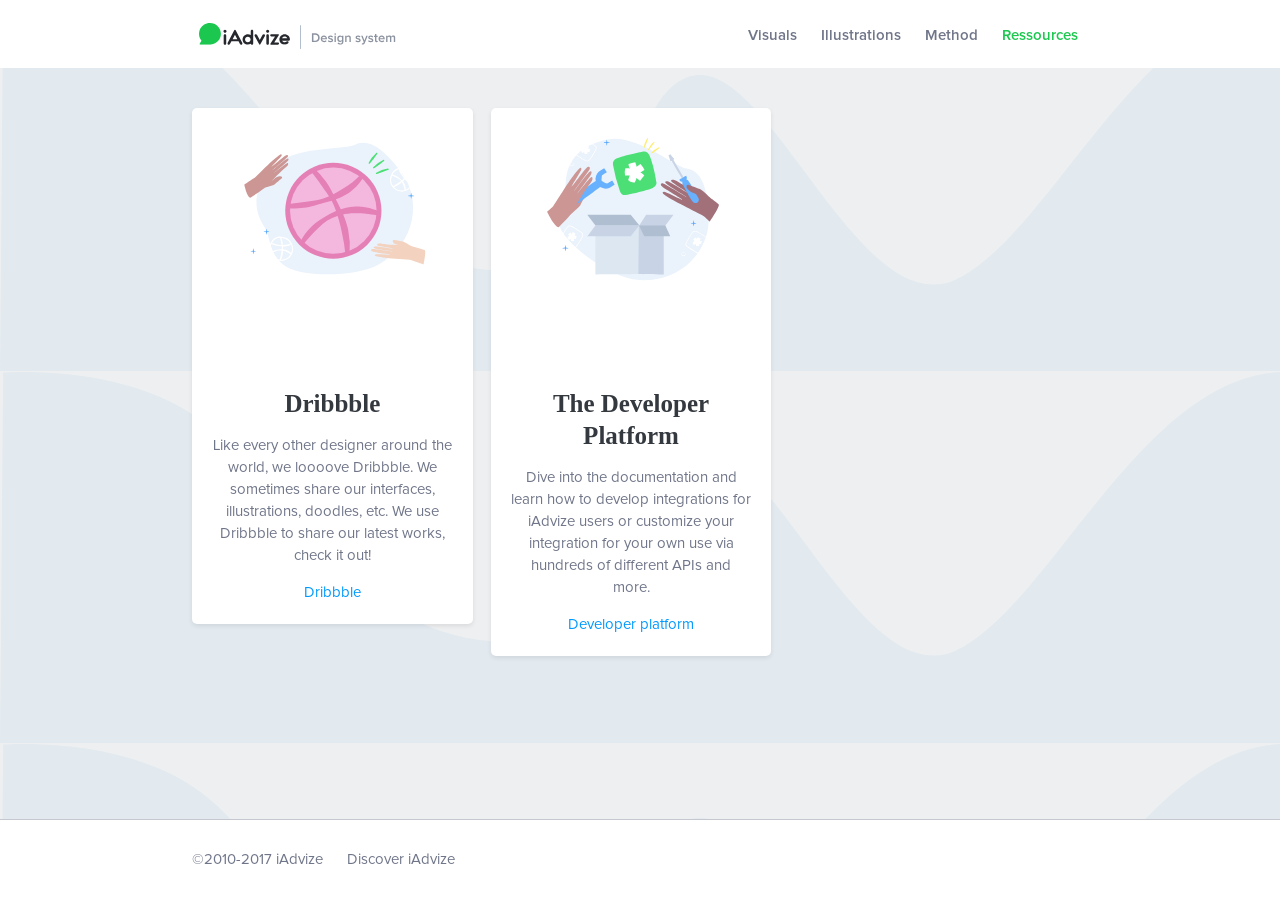
==== public/ressources/index.html @ 022fe577 "Docker setup" ====
<!DOCTYPE HTML PUBLIC "-//W3C//DTD HTML 4.0//EN">
<html>
 <head>
    <meta charset="UTF-8">
   <link rel="stylesheet" href="../css/kilt.css">
   <link rel="icon" href="../elements/favicon.png">
   <title> iAdvize — Design System </title>
 </head>
<body>

<div class="menu-top">
  <nav class="header">
    <a href="../"><img class="logo" src="../elements/mini-logo-kilt.svg" alt="logo"/></a>
        <ul>
          <li class="menu"><a href="/visual">Visuals</a></li>
          <!-- <li class="menu"><a href="/language">Tone of voice</a></li> -->
          <li class="menu"><a href="/illustrations">Illustrations</a></li>
          <li class="menu"><a href="/layout">Method</a></li>
<!--           <li class="menu"><a href="selection-box.html">Components</a></li>
 -->          <li class="menu"><a class="selected" href="/ressources">Ressources</a></li>
        </ul>
  </nav>
</div>
<div class="box-content">
  <div class="links">
    <div class="top-image"><img src="../elements/illustrations/dribbble.svg"></div>
      <div class="text">
        <h4>Dribbble</h4>
        <p>Like every other designer around the world, we loooove Dribbble. We sometimes share our interfaces, illustrations, doodles, etc. We use Dribbble to share our latest works, check it out!</p>
        <a target="_blank" href="http://wwww.dribbble.com/iAdvize">Dribbble</a>

      </div>
  </div>
  <div class="links middle">
    <div class="top-image"><img src="../elements/illustrations/dev_platform.svg"></div>
      <div class="text">
        <h4>The Developer Platform</h4>
        <p>Dive into the documentation and learn how to develop integrations for iAdvize users or customize your integration for your own use via hundreds of different APIs and more.</p>
        <a target="_blank" href="https://developers.iadvize.com/">Developer platform</a>
      </div>
  </div>
  <!-- <div class="links"> -->
<!--     <div class="top-image"><img src="../elements/illustrations/open_source.svg"></div> -->
<!--       <div class="text"> -->
<!--         <h4>An open source culture</h4> -->
<!--         <p>Lorem ipsum dolor sit amet, consectetur adipiscing elit. Vestibulum viverra molestie libero, eu sollicitudin arcu lobortis sed. Suspendisse malesuada nec elit in rhoncus.</p> -->
<!--         <a target="_blank" href="http://wwww.dribbble.com/iAdvize">Github</a> -->
<!--       </div> -->
<!--   </div> -->
</div>
<div class="clearfix"></div>
<div class="footer">
  <div class="main-content-homepage">
    <ul>
      <li>©2010-2017 iAdvize</li>
      <li><a href="#">Discover iAdvize</a></li>
    </ul>
  </div>
</div>

</body>
</html>
---- public/css/kilt.css ----
@font-face {
    font-family: 'ProximaNovaSemibold';
    src: url('../font/ProximaNova-Semibold.otf');
}
@font-face {
    font-family: 'ProximaNovaRegular';
    src: url('../font/ProximaNova-Regular.otf');

}
@font-face {
    font-family: 'KozMinPr6N-Medium';
    src: url('../font/KozMinPr6N-Regular.otf');

}

html{
  height: 100%;
}
body{
  min-height: 100%;
  padding:0;
  margin:0;
  font-family: ProximaNovaRegular, Tahoma;
  font-size:15px;
  line-height: 22px;
  color: #34393F;
  background-color: #EEEFF0;
  -webkit-font-smoothing: antialiased;
  -moz-osx-font-smoothing: grayscale;
  background-image: url('../elements/bottom.svg');
  position: relative
}
::selection {
  background: rgba(27,199,78,.2);
}
::-moz-selection {
  background: rgba(27,199,78,.2);
}
ul, h1{
  margin:0px;
  padding:0px;
}
h5{
  font-family: 'ProximaNovaSemibold';
  font-size: 13px;
}
.clearfix{
  clear:both;
}
#main-content h1{
    font-family: 'KozMinPr6N-Medium', Tahoma;
    font-size: 45px;
    line-height: 63px;
}
#main-content h2{
  color: #707689;
  width: 80%;
  font-weight: 200;
  font-size: 21px;
  line-height: 28px;
}
#main-content a{
  padding: 10px 20px;
  position: relative;
  background-color: rgba(0, 153, 255, .15);
  border: 1px solid rgba(0, 153, 255, 0);
  border-radius: 5px;
  color: #0099FF;
  display: block;
  display: table;
  margin-top:30px;
  text-decoration: none;
}
#main-content a:hover{
  border: 1px dashed rgba(0, 153, 255, 1);

}
#main-content p b{
  font-family: 'ProximaNovaSemibold';
}
#main-content h4{
  margin-top: 50px;
  font-size: 15px;
  color: #555b64;
  font-family: 'ProximaNovaSemibold';
  text-transform: uppercase;
}
#main-content p, #main-content li{
  font-size: 15px;
  color: #707689;
  line-height: 25px;
}
#main-content hr{
  margin: 70px 0px;
  height: 1px;
  border: 0;
  border-top: 1px solid #C5C9CF;
}
#main-content img{
width: 100%;
}
#main-content li{
  margin-left: 15px;
}
.box-content{
  width: 70%;
  min-height:100%;
  position: relative;
  margin: 0 auto;
  max-width: 1400px;
  margin-top: 40px;
}
#main-content{
    width: calc(85% - 16%);
    float:left;
    margin-left: 16%;
    padding: 7%;
    background-color: white;
    border-radius: 5px;
    margin-bottom: 130px;
    box-shadow: 0 6px 32px 0 rgba(38,40,45,0.08);
}
.content{
    padding-top:100px;
}
.main-content-homepage{
  width: 70%;
  margin: 0 auto;
  max-width: 1400px;
}
.top h1, .top h4{
  margin: 0;
  padding: 0;
  padding: 10px 0px;
  margin-bottom: 0px;
}
.top h4{
  font-size: 19px;
  color: #707689;
  font-weight: 300;
}
.top{
  height: 380px;
  background-color: #fff;
  text-align: center;
}
.top .illu-top{
  width: 250px;
  margin-top: 25px;
}
.top h4{
  margin-top: 10px;
}
.top h1.title{
font-family: 'KozMinPr6N-Medium', Tahoma;
font-size: 60PX;
margin-top: 20px;
letter-spacing: 7px;
}
.card{
  margin: 50px 0px;
  box-shadow: 0 2px 4px 0 rgba(38,40,45,0.1);
  background-color: #fff;
  border-radius: 5px;
  padding: 40px;
  display: table-cell;
  clear: both;
}
.card a{
  text-decoration: none;
  background-color: #1BC74E;
  border-radius: 20px;
  height: 40px;
  padding: 0px 20px;
  display: block;
  float: left;
  line-height: 40px;
  color: #fff;
}
.card a:hover{
  opacity: .7
}
.big{
  width: 50%;
  display: block;
}
.small{
  width: 25%;
}
.left{
  float: left;
}
.right{
  float:right;
}
.visual{
  background-image: url('../elements/visuals.svg');
  background-repeat: no-repeat;
  padding-left: 5%;
  padding-right: 10%;
  background-position: 0% 50%;
  width:60%;
}
.tone{
  background-image: url('../elements/language_tone.svg');
  background-repeat: no-repeat;
  background-position: 70% 0%;
  padding-left: 10%;
  margin-top: 50px;
  width:60%;
}
.method{
  margin-top:-100px;
  padding-right: 10%;
  padding-bottom: 7%;
  background-image: url('../elements/methods.svg');
  background-repeat: no-repeat;
  background-position: 20% 70%;
  width:80%;
}
.component{
  padding-left: 20%;
  padding-right: 25%;
  padding-bottom: 3%;
  background-image: url('../elements/components.svg');
  background-repeat: no-repeat;
  background-position: 100% 100%;
  width:60%;
}
.illustration{
  margin-top: 80px;
  background-image: url('../elements/illustrations.svg');
  background-repeat: no-repeat;
  background-position: 0% 50%;
  width:70%;
  padding-left: 20%;
}
.ressources{
  margin-top: 80px;
  margin-bottom: 100px;
  background-image: url('../elements/ressources.svg');
  background-repeat: no-repeat;
  background-position: 90% 50%;
  width:70%;
  padding-left: 10%;
}
.links{
  width: calc(100%/3 - 2%);
  min-height: 365px;
  border-radius: 5px;
  box-shadow: 0 2px 4px 0 rgba(38,40,45,0.1);
  float: left;
  text-align: center;
  display: block;
  background-color: white;
  margin-bottom: 30px;
}
.middle{
  margin:0% 2%;
}
.links .text{
  padding:20px;
}
.links p{
  color: #707689;

}
.links .top-image{
  height:220px;
  display: block;
  vertical-align: center;
  margin-top: 20px;
}
.links h4{
  font-family: 'KozMinPr6N-Medium', Tahoma;
  margin:0;
  margin-top: 20px;
  font-size: 25px;
  line-height: 32px;
}
.links a{
  color: #0099FF;
  text-decoration: none;
}
.links a:hover{
  text-decoration: underline;
}
.iadvize .col-left{
  width:50%;
  float:left;
}
.iadvize .col-right{
  float:left;
  width:50%;
}
.iadvize .col-right img{
  width:100%;
  height:100%;
}
.iadvize{
  border-radius: 5px;
  width: calc(100% - 8%);
  box-shadow: 0 2px 4px 0 rgba(38,40,45,0.1);
  background-color: white;
  padding: 40px;
  margin-bottom: 40px;
}
.iadvize a{
  color: #0099FF;
  text-decoration: none;
}
.iadvize a:hover{
    text-decoration: underline;

}
.iadvize h4{
  font-family: 'KozMinPr6N-Medium', Tahoma;
  font-size: 25px;
  margin:0;
  line-height: 32px;
}
.iadvize p{
  color: #707689;
}
.tone .small{
  width: 30%;
}
.component .big{
  width: 60%;
}
.method .small{
  width: 40%;
}
.ressources .small{
  width: 40%;
}
.card h1{
  margin: 0px;
}
.card h4{
  margin: 0px;
  font-size: 35px;
  line-height: 49px;
  color: #373D4D;
  font-family: KozMinPr6N-Medium, Tahoma;
}
.card p{
  color: #707689;
}
#sidebar-wrapper{
  width: 10%;
  float:left;
  position: fixed;
}
#sidebar-wrapper .sidebar-nav li{
  list-style-type: none;
  line-height: 23px;
  margin-bottom: 10px;
}
#sidebar-wrapper .sidebar-nav li.title{
  font-family: 'ProximaNovaSemibold';
  margin-bottom: 20px;
  color: #707689;
  font-size: 13px;
  text-transform: uppercase;
  opacity: .5;
}
#sidebar-wrapper .sidebar-nav li a{
  color: #707689;
  font-size: 15px;
  font-family: 'ProximaNovaSemibold';
  text-decoration: none;
}
#sidebar-wrapper .sidebar-nav li a:hover{
  color: #555b64;
}
#sidebar-wrapper .sidebar-nav li a.selected{
    color: #0099FF;
}
.header{
  /*border-bottom: 1px solid #C5C9CF;*/
  z-index: 1;
  width: 70%;
  margin: 0 auto;
  max-width: 1400px;
  height: 68px;
  position: relative;f
}
.header .logo{
  height: 39px;
  margin-top: 18px;
}
.header ul{
  float:right;
  padding:0px;
  margin-top: 25px;
}
.header li{
    list-style-type: none;
    display: inline;
    margin: 10px 10px;
    font-size: 15px;
}
.header li a{
  color: #707689;
  font-family: 'ProximaNovaSemibold';
  text-decoration: none;
}
.header li a:hover{
  color: #555b64;
}
.header li a.selected{
  color: #1BC74e;
}
.menu-top{
    background-color: white;
}

.columns-home{
  width: calc(33% - 80px);
  padding: 40px;
  float: left;
}
button{
  background-color: #1BC74e;
  color: #FFF;
  text-align: center;
  cursor: pointer;
  height: 40px;
  border-radius: 20px;
  font-size: 15px;
  padding: 0 30px;
  border: none;
  transition: all .1s ease 0s;
}
button:hover{
  opacity: .7;
}
.footer{
  background-color: #fff;
  height:80px;
  border-top: 1px solid #C5C9CF;
  position:absolute;
  bottom:0;
  width:100%;
}
.footer ul, .footer li{
  padding:0px;
  margin: 0px;
  color: #707689;
  line-height: 80px;
}
.footer ul li a{
  color: #707689;
  text-decoration: none;
}
.footer li{
  display: inline;
  margin: 0px 20px 0px 0px;
  list-style-type: none;
}
.color-card{
  width: 30%;
  float: left;
  margin-right:20px;
  height: 200px;
  background-color: #f4f4f5;
  border-radius: 5px;
}
.color-card .color-bg{
  height: 120px;
  display: block;
  position: relative;
  margin-bottom: 15px;
  border-radius: 5px 5px 0 0;
}
.malachite{
  background-color: #1BC74E;
}
.azure{
  background-color: #0099FF;
}
.firebrick{
  background-color: #EC5D61;
}
.selectiveYellow{
  background-color: #FFD940;
}
.cloudBurst{
  background-color: #373D4D;
}
.mountainMist{
  background-color: #34393F;
}
.celeste{
  background-color: #707689;
}
.gainsboro{
  background-color: #C5C9CF;
}
.gallery{
  background-color: #EEEFF0;
}
.elephant{
  background-color: #F4F4F5;
}
.name, .rgba{
  padding: 0 15px;
}
.name{
  font-family: 'ProximaNovaSemibold';
}
.rgba{
  font-size: 13px;
  color: #707689;
}
.rgba{
  float: left;
}
.color-bg .hexa{
  color: #707689;
  font-size: 15px;
  float: right;
  background-color: #fff;
  margin-right: 15px;
  padding: 5px 10px ;
  border-radius: 5px;
  position: absolute;
  bottom:0;
  right:0;
  margin-right: 15px;
  margin-bottom: 15px;
}
.small-color-card .hexa{
  color: #707689;
  font-size: 15px;
  float: right;
  background-color: #fff;
  margin-right: 15px;
  padding: 5px 10px ;
  border-radius: 5px;
}
.small-color-card{
  background-color: #f4f4f5;
  border-radius: 5px;
  display: block;
  padding: 15px;
  height: 40px;
  margin-bottom: 20px;
}
.small-color-card .name, .small-color-card .rgba, .small-color-card .hexa, .small-color-card .contrast{
  float: left;
  margin: 0;
  padding: 0;
  margin-top: 10px;
  margin-right: 10px;
}
.contrast {
  width: 75px;
  text-align: right;
  background-image: url(../elements/contrast.svg);
  background-repeat: no-repeat;
  background-position: 10px 2px;
}
.small-color-card .hexa{
    padding: 0px 8px ;
}
.small-color-card .contrast{
  float: right;
}
.color-square{
  width: 40px;
  border: 1px solid #fff;
  height: 40px;
  margin-right: 10px;
  border-radius: 3px;
  float:left;
}
.bold{
  font-family: 'ProximaNovaSemibold';
  font-size: 17px;
}
.pass{
  color: #1BC74E;
}
.fail{
  color: #EC5D61;
}
table{
  border-collapse: collapse;
}

table .title{
  font-family: 'ProximaNovaSemibold';
  font-size: 13px;
  text-transform: uppercase;
  color: #707689;
}
table .title tr{
  border-bottom: none;
}
table tr{
  height: 60px;
  border-bottom: 1px solid rgba(197, 201, 207, .5);
}
table .title tr{
  border-bottom: none;
}
table td{
  width: 4%;

}
#main-content .icon{
  width: 24px;
  height: 24px;
  padding: 10px;
  float: left;
  display: block;
  margin-right: 20px;
  margin-bottom: 20px;
  background-color: #f4f4f5;
  border-radius: 5px;
}
#main-content .icon img{

}
.illu-green{
  background-color: #4CDF76;
}
.illu-green-shadow{
  background-color: #45CE70;
}
.illu-green-light{
  background-color: #79E798;
}
.illu-blue{
  background-color: #57A7FF;
}
.illu-blue-shadow{
  background-color: #529BEC;
}
.illu-blue-light{
  background-color: #67B1FF;
}
.illu-yellow{
  background-color: #FFED72;
}
.illu-yellow-shadow{
  background-color: #FFDB76;
}
.illu-light-skin{
  background-color: #F3D2BF;
}
.illu-light-skin-shadow{
  background-color: #F2BDA5;
}
.illu-mid-skin{
  background-color: #CC9694;
}
.illu-mid-skin-shadow{
  background-color: #BC7575;
}
.illu-dark-skin{
  background-color: #A27079;
}
.illu-dark-skin-shadow{
  background-color: #7F3D4A;
}
.illu-light-grey{
  background-color: #DCE7F2;
}
.illu-mid-grey{
  background-color: #C8D4E5;
}
.illu-dark-grey{
  background-color: #B0BED2;
}
.illu-blob{
  background-color: #EAF2FB;
}
#main-content img.empty-screen{
  margin:20px 0;
}
.dribbble{
  width: 70%;
  margin: 60px auto 0 auto;
  padding-top: 30px;
}
.dribbble h4{
  font-family: 'KozMinPr6N-Medium';
  font-size: 25px;
}
ul.shots{
  min-height:500px;
}
ul.shots li{
  width: calc(100%/4 - 2%);
  margin:1%;
  display: inline-block;
  border-radius: 5px;
  box-shadow: 0 0px 12px 0 rgba(38,40,45,0.1);
  float: left;
  padding-bottom: 20px;
  text-align: center;
  background-color: white;
}
ul.shots li img{
  width: 95%;
  margin: 10px auto;
  display: block;
}
.members{
  float:right;
  margin-top: -80px;
}
.members li{
  list-style-type: none;
  display: inline-block;
  margin-left: 10px;
}
.avatar{
  border-radius: 100%;
  width:70px;
  border:5px solid #fff;
  box-shadow: 0 2px 4px 0 rgba(38,40,45,0.1);
  height: 70px;
}
ul.shots li a{
  color: #707689;
  text-decoration: none;
}
h5.sumup{
  width: 80%;
  margin:0 auto;
  font-size: 19px;
  line-height: 26px;
  font-weight: 200;
  margin-bottom: 70px;
  font-family: ProximaNovaRegular, Tahoma;
}
.white{
  background-color: #fff;
}
#main-content .section img{
  width: 60%;
  margin: 0 auto;
    display: block;

}
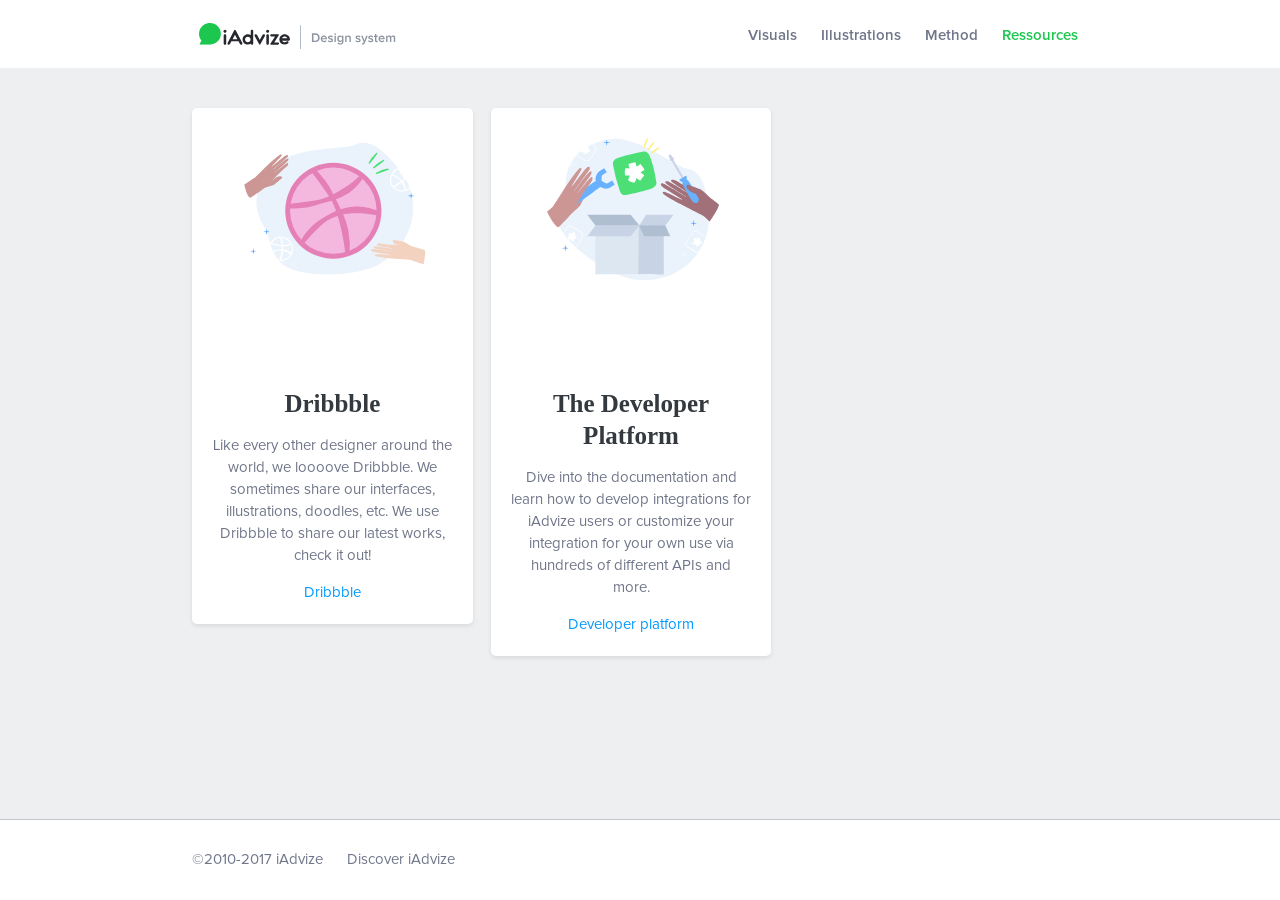
==== commit e8be9c10: "fix(Ressources): Dribbble link" ====
--- a/public/ressources/index.html
+++ b/public/ressources/index.html
@@ -27,7 +27,7 @@
       <div class="text">
         <h4>Dribbble</h4>
         <p>Like every other designer around the world, we loooove Dribbble. We sometimes share our interfaces, illustrations, doodles, etc. We use Dribbble to share our latest works, check it out!</p>
-        <a target="_blank" href="http://wwww.dribbble.com/iAdvize">Dribbble</a>
+        <a target="_blank" href="http://www.dribbble.com/iAdvize">Dribbble</a>
 
       </div>
   </div>
--- a/public/css/kilt.css
+++ b/public/css/kilt.css
@@ -27,7 +27,6 @@
   background-color: #EEEFF0;
   -webkit-font-smoothing: antialiased;
   -moz-osx-font-smoothing: grayscale;
-  background-image: url('../elements/bottom.svg');
   position: relative
 }
 ::selection {
